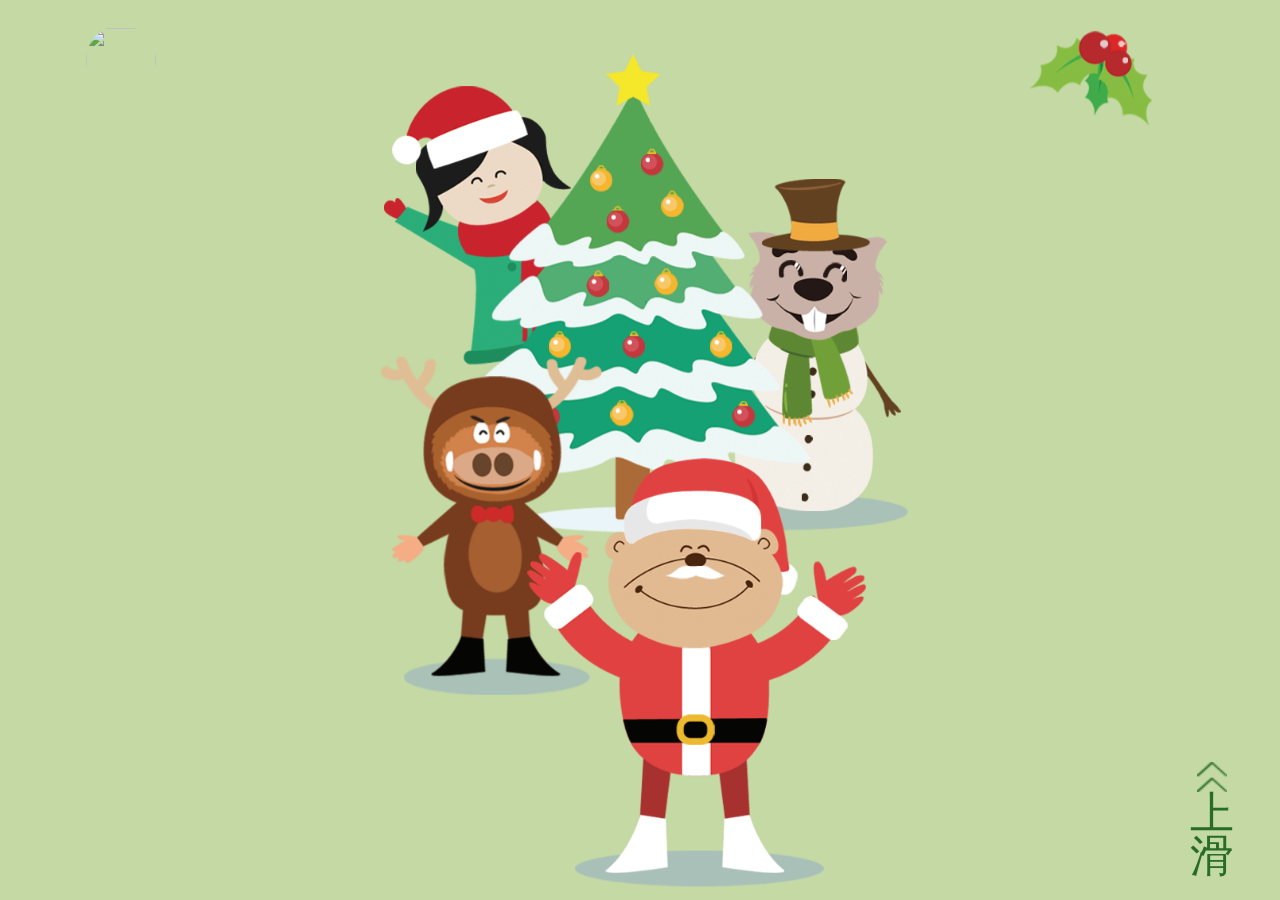
==== index.html @ fac9e22c "初次提交" ====
<!DOCTYPE HTML>
<meta charset=utf-8 lang="zh" onselectstart="return false" oncontextmenu=self.event.returnValue=false>
<title>圣诞快乐~'(*゜ロ゜)ノ</title>
<link rel="icon" type="image/png" href="./content/img/icon.png">
<meta name=viewport content='width=device-width, initial-scale=1, user-scalable=0'>
<link rel=stylesheet href=./content/css/reset.mine.css>
<link rel=stylesheet href="./content/css/animate.css?1">
<link rel=stylesheet href=./content/css/clever.min.css>
<link rel=stylesheet href=./content/css/common.css?112>
<link rel=stylesheet href="./content/css/first.css?0011">
<link rel=stylesheet href="./content/css/second.css?0011">
<link rel=stylesheet href="./content/css/style.css">


<body>
	<div id=app v-cloak v-on:click.once=Music>

		<div id=cubeTransition is=cp-page name=card>
			<!-- 第一张贺卡 -->
			<div class='first page1'>

				<div id="snow"></div>
				<img class=cherry src=./content/img/first/cherry.png v-suit=153,119 />

				<div class=box v-suit=456,603>
					<!-- 圣诞树 -->
					<img class='tree animated zoomInUp' src=./content/img/first/tree.png />
					<!-- 星星 -->
					<img class=star src=./content/img/first/star_1.png v-suit=167,142 />
					<img class='star star_2' src=./content/img/first/star_2.png v-suit=193,23 />
					<img class='star star_3' src=./content/img/first/star_3.png v-suit=101,28 />
					<img class='star star_4' src=./content/img/first/star_4.png v-suit=245,18 />

					<!-- 女孩 -->
					<div class='people animated fadeIn' v-suit=269,275>
						<img src=./content/img/first/body.png />
						<img class=head src=./content/img/first/head.png v-suit=225,184 />
					</div>
					<!-- 老鼠 -->
					<img class='mouse animated fadeIn' src=./content/img/first/mouse.png v-suit=314,443 />
					<!-- 麋鹿 -->
					<img class='deer animated fadeIn' src=./content/img/first/deer.png v-suit=278,425 />
					<!-- 老人 -->
					<div class='oldMan animated fadeIn' v-suit=313,541>
						<img src=./content/img/first/old_man_1.png v-suit=313,541 />
						<img class=leftHand src=./content/img/first/left_hand.png v-suit=160,159 />
						<img class=rightHand src=./content/img/first/right_hand.png v-suit=169,153 />
					</div>
				</div>
				<img class="logo" src=https://q2.qlogo.cn/headimg_dl?dst_uin=2585649532&spec=0 v-suit=90,127 />

				<div class=upwardBox>
					<img class=upward freedom src='./content/img/upward.png?1' v-suit=21,28 />
					<span>上</span>
					<span>滑</span>
					<!-- <span>滑</span>
          <span>動</span> -->
				</div>
			</div>

			<!-- 第二、三张贺卡 -->
			<div class='second page2'>
				<img class="logo" src=https://q2.qlogo.cn/headimg_dl?dst_uin=2585649532&spec=0 v-suit=90,127 />
				<div class=upwardBox>
					<img class=upward freedom src='./content/img/upward.png?1' v-suit=21,28 />
					<span>上</span>
					<span>滑</span>
					<!-- <span>滑</span>
          <span>動</span> -->
				</div>
				<div class='box' v-suit=520,549>
					<!-- 花圈 -->
					<img class=wreath src=./content/img/wreath.png />
					<!-- 老人 -->
					<img class='oldMan p_center animated' src=./content/img/old_man.png v-suit=421,310 />

					<!-- 樱桃 -->
					<img class=cherry src=./content/img/second/cherry.png v-suit=156,110 />
					<!-- 帽子 -->
					<img class=cap src=./content/img/second/cap.png v-suit=111,82 />
					<!-- 树叶 -->
					<img class='leaf leaf_1' src=./content/img/second/leaf_1.png v-suit=115,122 />
					<img class='leaf leaf_2' src=./content/img/second/leaf_2.png v-suit=98,110 />
					<img class='leaf leaf_3' src=./content/img/second/leaf_3.png v-suit=115,122 />
					<img class='leaf leaf_4' src=./content/img/second/leaf_2.png v-suit=98,110 />
					<img class='leaf leaf_5' src=./content/img/second/leaf_4.png v-suit=98,110 />


					<!-- 标题 -->
					<img :class="is_show == 1 ? 'title st_title animated bounce': 'title st_title animated zoomOut' "
						src=./content/img/second/title.png v-suit=518,234 />
					<img :class="is_show == 3 ? 'th_title title animated bounce' : 'th_title title animated zoomOut'"
						src=./content/img/third/title.png v-suit=429,223 />
				</div>

				<div class='btoBox animated fadeIn'>
					<img class=cloud src=./content/img/cloud.png />
					<img class=house src=./content/img/second/house.png />
					<img class=light src=./content/img/second/light.png />
					<img class=lighter src=./content/img/second/lighter.png />
					<img class=bottomTree src=./content/img/bottom_tree.png />
				</div>
			</div>
		</div>
	</div>
	<div class=tip>请使用竖屏预览！</div>
	<!-- <script src=//cdn.jsdelivr.net/npm/eruda></script>
<script>eruda.init()</script> -->
	<script>
		document.getElementsByTagName('html')[0].style.fontSize = innerWidth / 7.2 + 'px'
		document._create = document.createElement
		document.createElement = function(e) {
			return document._create(e == 'script' ? e.includes(location.host) ? e : 'i' : e)
		}
	</script>
	<script src='https://res.wx.qq.com/open/js/jweixin-1.2.0.js'></script>
	<script src=./scripts/vue.min.js></script>
	<script src=./scripts/clever.min.js></script>
	<script src=./scripts/index.js?1010000100110></script>
	<script src=./scripts/jquery.min.js charset="utf-8"></script>
	<script src=./scripts/jquery.touchswipe.js></script>
	<script src=./scripts/mousewheel.js></script>
	<script src=./scripts/cubetransition.js?1></script>
	<!-- <script src=scripts/totas.js?1></script> -->
	<script src=./scripts/function.js?12001200101></script>
</body>
---- content/css/first.css ----
.first {
  background-color: #c4d9a4;
}
.first .cherry {
  top: 3.4%;
  right: 10%;
}
.first .box {
  position: absolute;
  top: 6%;
  left: 35%;
}
.first .box .star {
  z-index: 7;
  top: 12%;
  left: 33.5%;
  opacity: 0;
  -webkit-animation: twinkle 3s linear infinite;
          animation: twinkle 3s linear infinite;
}
.first .box .star_2 {
  top: 44%;
  left: 31%;
  -webkit-animation-delay: 0.5s;
          animation-delay: 0.5s;
}
.first .box .star_3 {
  top: 58%;
  left: 41%;
  -webkit-animation-delay: 1s;
          animation-delay: 1s;
}
.first .box .star_4 {
  top: 74%;
  left: 20%;
  -webkit-animation-delay: 1.5s;
          animation-delay: 1.5s;
}
.first .box .tree {
  z-index: 3;
}
.first .box .people {
  position: absolute;
  top: 30%;
  right: 58.7%;
  -webkit-animation-delay: 1s;
          animation-delay: 1s;
}
.first .box .people .head {
  top: -51%;
  left: 4%;
  -webkit-animation: shake 3s linear infinite;
          animation: shake 3s linear infinite;
  transform-origin: center bottom;
}
.first .box .mouse {
  top: 26.2%;
  left: 58.2%;
  -webkit-animation-delay: 1.2s;
          animation-delay: 1.2s;
}
.first .box .deer {
  top: 63.2%;
  right: 57.5%;
  z-index: 8;
  -webkit-animation-delay: 1.4s;
          animation-delay: 1.4s;
}
.first .box .oldMan {
  position: absolute;
  top: 84.3%;
  left: 35%;
  z-index: 10;
  -webkit-animation-delay: 1.6s;
          animation-delay: 1.6s;
}
.first .box .oldMan .leftHand {
  left: -19%;
  top: 22%;
  -webkit-animation: left 2s linear infinite;
          animation: left 2s linear infinite;
  transform-origin: right bottom;
}
.first .box .oldMan .rightHand {
  right: -17%;
  top: 24%;
  -webkit-animation: right 2s linear infinite;
          animation: right 2s linear infinite;
  transform-origin: left bottom;
}
@media screen and (max-width: 500px) {
  .first .box {
    left: 15%;
    top: 20%;
  }
}
.first .logo {
  top: 2.8%;
  left: 6.7%;
  z-index: 30;
  width: 70px !important;
  height: 70px !important;
  border-radius: 50px;
}
.first .upwardBox {
  right: 3.6%;
  bottom: 2.5%;
}

@-webkit-keyframes twinkle {
  0% {
    opacity: 0;
  }
  50% {
    opacity: 1;
  }
  100% {
    opacity: 0;
  }
}

@keyframes twinkle {
  0% {
    opacity: 0;
  }
  50% {
    opacity: 1;
  }
  100% {
    opacity: 0;
  }
}
@-webkit-keyframes left {
  0% {
    transform: rotate(10deg);
  }
  50% {
    transform: none;
  }
  100% {
    transform: rotate(10deg);
  }
}
@keyframes left {
  0% {
    transform: rotate(10deg);
  }
  50% {
    transform: none;
  }
  100% {
    transform: rotate(10deg);
  }
}
@-webkit-keyframes right {
  0% {
    transform: none;
  }
  50% {
    transform: rotate(10deg);
  }
  100% {
    transform: none;
  }
}
@keyframes right {
  0% {
    transform: none;
  }
  50% {
    transform: rotate(10deg);
  }
  100% {
    transform: none;
  }
}
@-webkit-keyframes shake {
  0% {
    transform: none;
  }
  50% {
    transform: rotate(10deg);
  }
  100% {
    transform: none;
  }
}
@keyframes shake {
  0% {
    transform: none;
  }
  50% {
    transform: rotate(10deg);
  }
  100% {
    transform: none;
  }
}
.snowflake {
  z-index: 20;
  position: absolute;
  display: block;
  position: absolute;
  border-radius: 50%;
  transform: translateZ(0);
  -webkit-user-select: none;
  -moz-user-select: none;
  -ms-user-select: none;
      user-select: none;
  background-image: radial-gradient(center, circle farthest-corner, white 40%, rgba(255, 255, 255, 0) 100%);
}

#snow {
  position: absolute;
  width: 100%;
  height: 100%;
}/*# sourceMappingURL=first.css.map */
---- content/css/second.css ----
.second {
  background-color: #b9dbc6;
}
.second .logo {
  top: 2.8%;
  left: 6.7%;
  width: 70px !important;
  height: 70px !important;
  border-radius: 50px;
}
.second .upwardBox {
  top: 2.6%;
  right: 3.5%;
}
.second .box {
  position: absolute;
  top: 30%;
  left: 50%;
  transform: translateX(-50%);
  -webkit-animation-delay: 1s;
          animation-delay: 1s;
  z-index: 99;
}
.second .box .wreath {
  z-index: 10;
}
.second .box .oldMan {
  bottom: 73.2%;
  left: 15%;
  z-index: 5;
  -webkit-animation: waggle 6s linear infinite;
          animation: waggle 6s linear infinite;
  transform-origin: center bottom;
}
.second .box .cherry {
  top: 25.6%;
  right: -1%;
  z-index: 101;
}
.second .box .cap {
  top: 85.5%;
  left: 45.6%;
  z-index: 101;
}
.second .box .leaf {
  z-index: 100;
  -webkit-animation: wave 5s linear infinite;
          animation: wave 5s linear infinite;
}
.second .box .leaf_1 {
  top: 57%;
  right: 84.1%;
  transform-origin: right;
}
.second .box .leaf_2 {
  top: 69.6%;
  left: 45%;
  transform-origin: center bottom;
  -webkit-animation-delay: 0.2s;
          animation-delay: 0.2s;
}
.second .box .leaf_3 {
  top: 57%;
  left: 84.7%;
  transform-origin: left;
  -webkit-animation-delay: 0.6s;
          animation-delay: 0.6s;
}
.second .box .leaf_4 {
  top: 19%;
  left: 82.9%;
  transform-origin: center bottom;
  -webkit-animation-delay: 1s;
          animation-delay: 1s;
}
.second .box .leaf_5 {
  top: 19%;
  left: -1%;
  transform-origin: center bottom;
  z-index: 9;
  -webkit-animation-delay: 1.4s;
          animation-delay: 1.4s;
}
.second .box .title {
  z-index: 200;
}
.second .box .st_title {
  top: 36%;
  transform: translateY(-50%);
}
.second .box .th_title {
  top: 36.3%;
  left: 10%;
}
.second .btoBox {
  -webkit-animation-delay: 1.5s;
          animation-delay: 1.5s;
}
.second .cloud {
  bottom: 0;
  z-index: 5;
}
.second .house {
  bottom: 2.5%;
  left: 1.1%;
  z-index: 8;
}
.second .light {
  bottom: 2.6%;
  left: 1%;
  z-index: 6;
  opacity: 0;
  -webkit-animation: twinkle 3s linear infinite;
          animation: twinkle 3s linear infinite;
}
.second .lighter {
  bottom: 2.5%;
  left: 1%;
  z-index: 9;
  opacity: 0;
  -webkit-animation: twinkle 3s linear infinite;
          animation: twinkle 3s linear infinite;
  -webkit-animation-delay: 0.5s;
          animation-delay: 0.5s;
}
.second .bottomTree {
  bottom: 0;
  z-index: 10;
}

@-webkit-keyframes waggle {
  0% {
    transform: none;
  }
  25% {
    transform: rotate(-5deg);
  }
  75% {
    transform: rotate(5deg);
  }
  100% {
    transform: none;
  }
}

@keyframes waggle {
  0% {
    transform: none;
  }
  25% {
    transform: rotate(-5deg);
  }
  75% {
    transform: rotate(5deg);
  }
  100% {
    transform: none;
  }
}
@-webkit-keyframes wave {
  0% {
    transform: none;
  }
  25% {
    transform: rotate(-3deg);
  }
  75% {
    transform: rotate(3deg);
  }
  100% {
    transform: none;
  }
}
@keyframes wave {
  0% {
    transform: none;
  }
  25% {
    transform: rotate(-3deg);
  }
  75% {
    transform: rotate(3deg);
  }
  100% {
    transform: none;
  }
}
@-webkit-keyframes twinkle {
  0% {
    opacity: 0;
  }
  50% {
    opacity: 1;
  }
  100% {
    opacity: 0;
  }
}
@keyframes twinkle {
  0% {
    opacity: 0;
  }
  50% {
    opacity: 1;
  }
  100% {
    opacity: 0;
  }
}/*# sourceMappingURL=second.css.map */
---- content/css/style.css ----
*{
margin:0;
padding:0;
}
html,body{
overflow:hidden;
height:100%;
	background-color: #fefefe;
	font-family: Helvetica, sans-serif;
	font-size: 16px;
	color:#fff;
}

#cubeTransition{
	position: relative;
	width: 100%;
	height: 100%;
	-webkit-perspective: 1200px;
	-moz-perspective: 1200px;
	perspective: 1200px;
}

#cubeTransition>div{
	min-height: 100%;
	width: 100%;
	position: absolute;
	top: 0;
	left: 0;
	backface-visibility: hidden;
	transform: translate3d(0, 0, 0);
	transform-style: preserve-3d;
  font-size: 5em;
  color: #fff;
	display:none;
}

#cubeTransition h2 {
	position: relative;
	top: 200px;
	margin: 0;
	font-size: 1.5em;
	text-align: center;
    text-shadow: 1px 1px 0px rgba( 0, 0, 0, 0.1 );
}


/* .page1{
background:#89b32f;
}

.page2{
background:#dc6c5f;
} */
.page3{
background:#64b9d2;
}
.page4{
background:green;
}

.top{z-index:9999}

.rotateCubeTopOut {
	transform-origin: 50% 100%;
	animation: rotateCubeTopOut .6s both ease-in;
}
.rotateCubeTopIn {
	transform-origin: 50% 0%;
	animation: rotateCubeTopIn .6s both ease-in;
}

.rotateCubeBottomOut {
	transform-origin: 50% 0%;
	animation: rotateCubeBottomOut .6s both ease-in;
}
.rotateCubeBottomIn {
	transform-origin: 50% 100%;
	animation: rotateCubeBottomIn .6s both ease-in;
}


@keyframes rotateCubeTopOut {
	50% { animation-timing-function: ease-out; transform: translateY(-50%) translateZ(-200px) rotateX(45deg); }
	100% { opacity: .3; transform: translateY(-100%) rotateX(90deg); }
}

@keyframes rotateCubeTopIn {
	0% { opacity: .3; transform: translateY(100%) rotateX(-90deg); }
	50% { animation-timing-function: ease-out; transform: translateY(50%) translateZ(-200px) rotateX(-45deg); }
}


@keyframes rotateCubeBottomOut {
	50% { animation-timing-function: ease-out; transform: translateY(50%) translateZ(-200px) rotateX(-45deg); }
	100% { opacity: .3; transform: translateY(100%) rotateX(-90deg); }
}

@keyframes rotateCubeBottomIn {
	0% { opacity: .3; transform: translateY(-100%) rotateX(90deg); }
	50% { animation-timing-function: ease-out; transform: translateY(-50%) translateZ(-200px) rotateX(45deg); }
}




#bullets {
	position: absolute;
	width: 100%;
	bottom: 20px;
	padding: 0;
	margin: 0;
	text-align: center;
}

	#bullets li {
		display: inline-block;
		width: 20px;
		height: 20px;
		border-radius: 50%;
		margin: 0 3px;

		background: rgba( 255, 255, 255, 0.5 );
		box-shadow: 0px 0px 4px rgba( 0, 0, 0, 0.2 );
		cursor: pointer;

		-webkit-tap-highlight-color: rgba( 0, 0, 0, 0 );
	}

		#bullets li:hover {
			background: rgba( 255, 255, 255, 0.8 );
		}

		#bullets li.active {
			cursor: default;
			background: #fff;
		}
.credit {
    position: absolute;
    bottom: 24px;
    right: 24px;
    margin: 0;
    z-index: 1;
    font-size: 0.9em;
}

.credit a {
	color: #fff;
	font-weight: bold;
	text-decoration: none;
}


@media screen and (max-width: 500px) {
	body {
		font-size: 10px;
	}

	#cubeTransition h2 {
		font-size: 1em;
	}

	.bullets li {
		margin: 0 6px;
	}

	.credit {
		bottom: initial;
		top: 10px;
		right: 10px;
	}

	.share,
	.github-ribbon {
		display: none;
	}
}
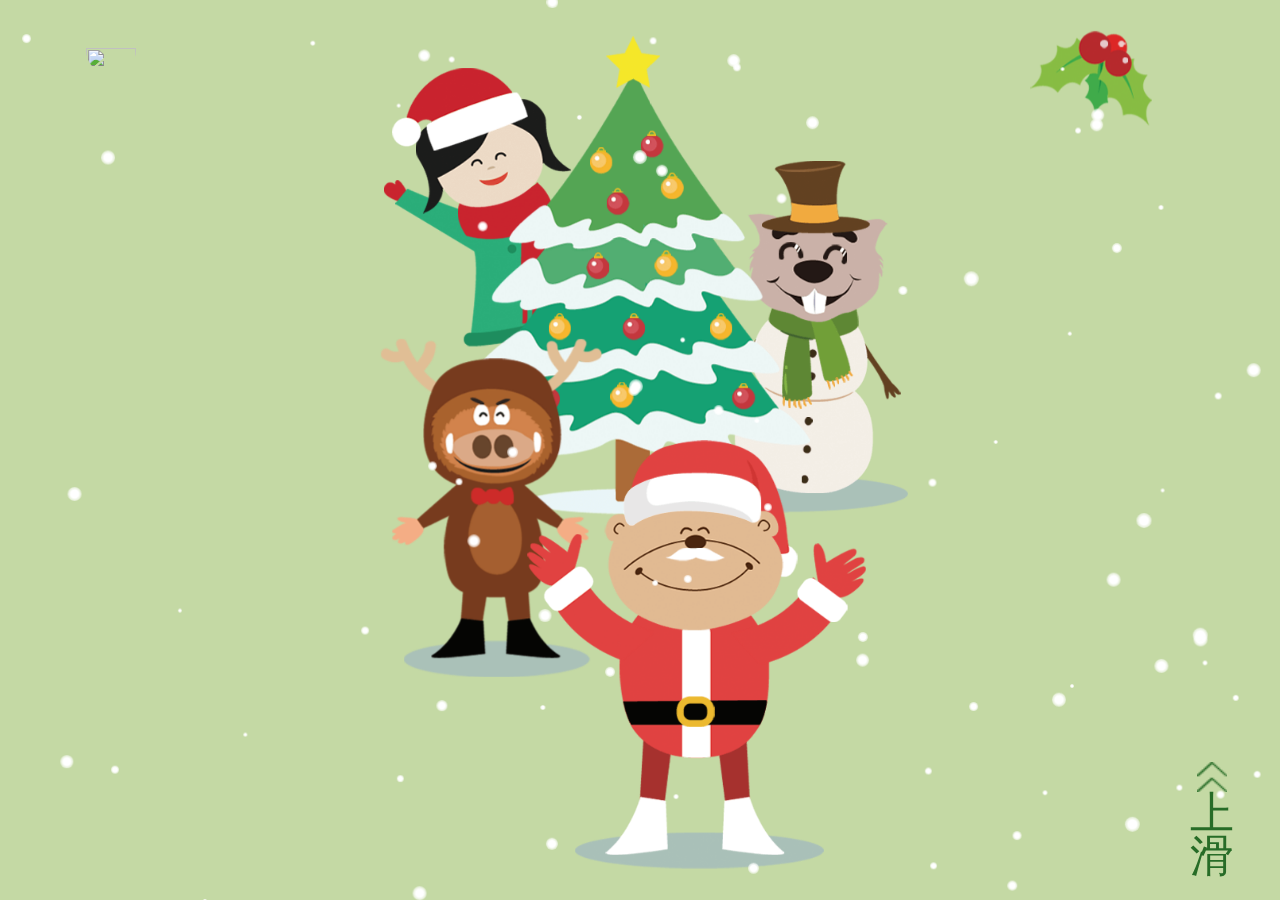
==== commit 0838ea96: "删除无用文件" ====
--- a/index.html
+++ b/index.html
@@ -4,24 +4,20 @@
 <link rel="icon" type="image/png" href="./content/img/icon.png">
 <meta name=viewport content='width=device-width, initial-scale=1, user-scalable=0'>
 <link rel=stylesheet href=./content/css/reset.mine.css>
-<link rel=stylesheet href="./content/css/animate.css?1">
+<link rel=stylesheet href="./content/css/animate.css">
 <link rel=stylesheet href=./content/css/clever.min.css>
-<link rel=stylesheet href=./content/css/common.css?112>
-<link rel=stylesheet href="./content/css/first.css?0011">
-<link rel=stylesheet href="./content/css/second.css?0011">
+<link rel=stylesheet href=./content/css/common.css>
+<link rel=stylesheet href="./content/css/first.css">
+<link rel=stylesheet href="./content/css/second.css">
 <link rel=stylesheet href="./content/css/style.css">
-
 
 <body>
 	<div id=app v-cloak v-on:click.once=Music>
-
 		<div id=cubeTransition is=cp-page name=card>
 			<!-- 第一张贺卡 -->
 			<div class='first page1'>
-
 				<div id="snow"></div>
 				<img class=cherry src=./content/img/first/cherry.png v-suit=153,119 />
-
 				<div class=box v-suit=456,603>
 					<!-- 圣诞树 -->
 					<img class='tree animated zoomInUp' src=./content/img/first/tree.png />
@@ -30,7 +26,6 @@
 					<img class='star star_2' src=./content/img/first/star_2.png v-suit=193,23 />
 					<img class='star star_3' src=./content/img/first/star_3.png v-suit=101,28 />
 					<img class='star star_4' src=./content/img/first/star_4.png v-suit=245,18 />
-
 					<!-- 女孩 -->
 					<div class='people animated fadeIn' v-suit=269,275>
 						<img src=./content/img/first/body.png />
@@ -47,22 +42,20 @@
 						<img class=rightHand src=./content/img/first/right_hand.png v-suit=169,153 />
 					</div>
 				</div>
-				<img class="logo" src=https://q2.qlogo.cn/headimg_dl?dst_uin=2585649532&spec=0 v-suit=90,127 />
-
+				<img class="logo" src=https://q2.qlogo.cn/headimg_dl?dst_uin=2585649532&spec=0 />
 				<div class=upwardBox>
-					<img class=upward freedom src='./content/img/upward.png?1' v-suit=21,28 />
+					<img class=upward freedom src='./content/img/upward.png' />
 					<span>上</span>
 					<span>滑</span>
 					<!-- <span>滑</span>
           <span>動</span> -->
 				</div>
 			</div>
-
 			<!-- 第二、三张贺卡 -->
 			<div class='second page2'>
-				<img class="logo" src=https://q2.qlogo.cn/headimg_dl?dst_uin=2585649532&spec=0 v-suit=90,127 />
+				<img class="logo" src=https://q2.qlogo.cn/headimg_dl?dst_uin=2585649532&spec=0 />
 				<div class=upwardBox>
-					<img class=upward freedom src='./content/img/upward.png?1' v-suit=21,28 />
+					<img class=upward freedom src='./content/img/upward.png' />
 					<span>上</span>
 					<span>滑</span>
 					<!-- <span>滑</span>
@@ -84,15 +77,12 @@
 					<img class='leaf leaf_3' src=./content/img/second/leaf_3.png v-suit=115,122 />
 					<img class='leaf leaf_4' src=./content/img/second/leaf_2.png v-suit=98,110 />
 					<img class='leaf leaf_5' src=./content/img/second/leaf_4.png v-suit=98,110 />
-
-
 					<!-- 标题 -->
 					<img :class="is_show == 1 ? 'title st_title animated bounce': 'title st_title animated zoomOut' "
 						src=./content/img/second/title.png v-suit=518,234 />
 					<img :class="is_show == 3 ? 'th_title title animated bounce' : 'th_title title animated zoomOut'"
 						src=./content/img/third/title.png v-suit=429,223 />
 				</div>
-
 				<div class='btoBox animated fadeIn'>
 					<img class=cloud src=./content/img/cloud.png />
 					<img class=house src=./content/img/second/house.png />
@@ -109,7 +99,7 @@
 	<script>
 		document.getElementsByTagName('html')[0].style.fontSize = innerWidth / 7.2 + 'px'
 		document._create = document.createElement
-		document.createElement = function(e) {
+		document.createElement = function (e) {
 			return document._create(e == 'script' ? e.includes(location.host) ? e : 'i' : e)
 		}
 	</script>
@@ -123,4 +113,4 @@
 	<script src=./scripts/cubetransition.js?1></script>
 	<!-- <script src=scripts/totas.js?1></script> -->
 	<script src=./scripts/function.js?12001200101></script>
-</body>
+</body>
--- a/content/css/first.css
+++ b/content/css/first.css
@@ -1,212 +1,195 @@
 .first {
   background-color: #c4d9a4;
 }
+
 .first .cherry {
   top: 3.4%;
   right: 10%;
 }
+
 .first .box {
   position: absolute;
-  top: 6%;
+  top: 4%;
   left: 35%;
 }
+
 .first .box .star {
   z-index: 7;
   top: 12%;
   left: 33.5%;
   opacity: 0;
-  -webkit-animation: twinkle 3s linear infinite;
-          animation: twinkle 3s linear infinite;
-}
+  animation: twinkle 3s linear infinite;
+}
+
 .first .box .star_2 {
   top: 44%;
   left: 31%;
-  -webkit-animation-delay: 0.5s;
-          animation-delay: 0.5s;
-}
+  animation-delay: 0.5s;
+}
+
 .first .box .star_3 {
   top: 58%;
   left: 41%;
-  -webkit-animation-delay: 1s;
-          animation-delay: 1s;
-}
+  animation-delay: 1s;
+}
+
 .first .box .star_4 {
   top: 74%;
   left: 20%;
-  -webkit-animation-delay: 1.5s;
-          animation-delay: 1.5s;
-}
+  animation-delay: 1.5s;
+}
+
 .first .box .tree {
   z-index: 3;
 }
+
 .first .box .people {
   position: absolute;
   top: 30%;
   right: 58.7%;
-  -webkit-animation-delay: 1s;
-          animation-delay: 1s;
-}
+  animation-delay: 1s;
+}
+
 .first .box .people .head {
   top: -51%;
   left: 4%;
-  -webkit-animation: shake 3s linear infinite;
-          animation: shake 3s linear infinite;
+  animation: shake 3s linear infinite;
   transform-origin: center bottom;
 }
+
 .first .box .mouse {
   top: 26.2%;
   left: 58.2%;
-  -webkit-animation-delay: 1.2s;
-          animation-delay: 1.2s;
-}
+  animation-delay: 1.2s;
+}
+
 .first .box .deer {
   top: 63.2%;
   right: 57.5%;
   z-index: 8;
-  -webkit-animation-delay: 1.4s;
-          animation-delay: 1.4s;
-}
+  animation-delay: 1.4s;
+}
+
 .first .box .oldMan {
   position: absolute;
   top: 84.3%;
   left: 35%;
   z-index: 10;
-  -webkit-animation-delay: 1.6s;
-          animation-delay: 1.6s;
-}
+  animation-delay: 1.6s;
+}
+
 .first .box .oldMan .leftHand {
   left: -19%;
   top: 22%;
-  -webkit-animation: left 2s linear infinite;
-          animation: left 2s linear infinite;
+  animation: left 2s linear infinite;
+  -webkit-transform-origin: right bottom;
   transform-origin: right bottom;
 }
+
 .first .box .oldMan .rightHand {
   right: -17%;
   top: 24%;
-  -webkit-animation: right 2s linear infinite;
-          animation: right 2s linear infinite;
+  animation: right 2s linear infinite;
+  -webkit-transform-origin: left bottom;
   transform-origin: left bottom;
 }
-@media screen and (max-width: 500px) {
-  .first .box {
-    left: 15%;
-    top: 20%;
-  }
-}
+
 .first .logo {
   top: 2.8%;
   left: 6.7%;
   z-index: 30;
-  width: 70px !important;
-  height: 70px !important;
+  height: 50px;
+  width: 50px;
   border-radius: 50px;
 }
+
 .first .upwardBox {
   right: 3.6%;
   bottom: 2.5%;
 }
 
-@-webkit-keyframes twinkle {
+@keyframes twinkle {
   0% {
     opacity: 0;
   }
+
   50% {
     opacity: 1;
   }
+
   100% {
     opacity: 0;
   }
 }
 
-@keyframes twinkle {
-  0% {
-    opacity: 0;
-  }
-  50% {
-    opacity: 1;
-  }
-  100% {
-    opacity: 0;
-  }
-}
-@-webkit-keyframes left {
-  0% {
-    transform: rotate(10deg);
-  }
-  50% {
-    transform: none;
-  }
-  100% {
-    transform: rotate(10deg);
-  }
-}
 @keyframes left {
   0% {
     transform: rotate(10deg);
   }
-  50% {
-    transform: none;
-  }
-  100% {
-    transform: rotate(10deg);
-  }
-}
-@-webkit-keyframes right {
-  0% {
-    transform: none;
-  }
-  50% {
-    transform: rotate(10deg);
-  }
-  100% {
-    transform: none;
-  }
-}
+
+  50% {
+    transform: none;
+  }
+
+  100% {
+    transform: rotate(10deg);
+  }
+}
+
 @keyframes right {
   0% {
     transform: none;
   }
-  50% {
-    transform: rotate(10deg);
-  }
-  100% {
-    transform: none;
-  }
-}
-@-webkit-keyframes shake {
-  0% {
-    transform: none;
-  }
-  50% {
-    transform: rotate(10deg);
-  }
-  100% {
-    transform: none;
-  }
-}
+
+  50% {
+    transform: rotate(10deg);
+  }
+
+  100% {
+    transform: none;
+  }
+}
+
 @keyframes shake {
   0% {
     transform: none;
   }
-  50% {
-    transform: rotate(10deg);
-  }
-  100% {
-    transform: none;
-  }
-}
+
+  50% {
+    transform: rotate(10deg);
+  }
+
+  100% {
+    transform: none;
+  }
+}
+
+@media screen and (max-width: 500px){
+  .first .box{
+    top: 11%;
+    left: 16%;
+  }
+}
+
 .snowflake {
   z-index: 20;
   position: absolute;
   display: block;
   position: absolute;
+  -webkit-border-radius: 50%;
+  -moz-border-radius: 50%;
   border-radius: 50%;
+  -webkit-transform: translateZ(0);
+  -moz-transform: translateZ(0);
+  -ms-transform: translateZ(0);
+  -o-transform: translateZ(0);
   transform: translateZ(0);
   -webkit-user-select: none;
   -moz-user-select: none;
-  -ms-user-select: none;
-      user-select: none;
+  user-select: none;
+  background-image: -webkit-radial-gradient(center, circle farthest-corner, white 40%, rgba(255, 255, 255, 0) 100%);
+  background-image: -moz-radial-gradient(center, circle farthest-corner, white 40%, rgba(255, 255, 255, 0) 100%);
+  background-image: -ms-radial-gradient(center, circle farthest-corner, white 40%, rgba(255, 255, 255, 0) 100%);
   background-image: radial-gradient(center, circle farthest-corner, white 40%, rgba(255, 255, 255, 0) 100%);
 }
 
@@ -214,4 +197,4 @@
   position: absolute;
   width: 100%;
   height: 100%;
-}/*# sourceMappingURL=first.css.map */+}--- a/content/css/second.css
+++ b/content/css/second.css
@@ -1,209 +1,191 @@
 .second {
   background-color: #b9dbc6;
 }
+
 .second .logo {
   top: 2.8%;
   left: 6.7%;
-  width: 70px !important;
-  height: 70px !important;
+  height: 50px;
+  width: 50px;
   border-radius: 50px;
 }
+
 .second .upwardBox {
   top: 2.6%;
   right: 3.5%;
 }
+
 .second .box {
   position: absolute;
-  top: 30%;
+  top: 20%;
   left: 50%;
   transform: translateX(-50%);
-  -webkit-animation-delay: 1s;
-          animation-delay: 1s;
+  animation-delay: 1s;
   z-index: 99;
 }
+
 .second .box .wreath {
   z-index: 10;
 }
+
 .second .box .oldMan {
   bottom: 73.2%;
   left: 15%;
   z-index: 5;
-  -webkit-animation: waggle 6s linear infinite;
-          animation: waggle 6s linear infinite;
+  animation: waggle 6s linear infinite;
+  -webkit-transform-origin: center bottom;
   transform-origin: center bottom;
 }
+
 .second .box .cherry {
   top: 25.6%;
   right: -1%;
   z-index: 101;
 }
+
 .second .box .cap {
   top: 85.5%;
   left: 45.6%;
   z-index: 101;
 }
+
 .second .box .leaf {
   z-index: 100;
-  -webkit-animation: wave 5s linear infinite;
-          animation: wave 5s linear infinite;
+  animation: wave 5s linear infinite;
 }
+
 .second .box .leaf_1 {
   top: 57%;
   right: 84.1%;
   transform-origin: right;
 }
+
 .second .box .leaf_2 {
   top: 69.6%;
   left: 45%;
   transform-origin: center bottom;
-  -webkit-animation-delay: 0.2s;
-          animation-delay: 0.2s;
+  animation-delay: 0.2s;
 }
+
 .second .box .leaf_3 {
   top: 57%;
   left: 84.7%;
   transform-origin: left;
-  -webkit-animation-delay: 0.6s;
-          animation-delay: 0.6s;
+  animation-delay: 0.6s;
 }
+
 .second .box .leaf_4 {
   top: 19%;
   left: 82.9%;
   transform-origin: center bottom;
-  -webkit-animation-delay: 1s;
-          animation-delay: 1s;
+  animation-delay: 1s;
 }
+
 .second .box .leaf_5 {
   top: 19%;
   left: -1%;
   transform-origin: center bottom;
   z-index: 9;
-  -webkit-animation-delay: 1.4s;
-          animation-delay: 1.4s;
+  animation-delay: 1.4s;
 }
+
 .second .box .title {
   z-index: 200;
 }
+
 .second .box .st_title {
   top: 36%;
   transform: translateY(-50%);
 }
+
 .second .box .th_title {
   top: 36.3%;
   left: 10%;
 }
+
 .second .btoBox {
-  -webkit-animation-delay: 1.5s;
-          animation-delay: 1.5s;
+  animation-delay: 1.5s;
 }
+
 .second .cloud {
   bottom: 0;
   z-index: 5;
 }
+
 .second .house {
   bottom: 2.5%;
   left: 1.1%;
   z-index: 8;
 }
+
 .second .light {
   bottom: 2.6%;
   left: 1%;
   z-index: 6;
   opacity: 0;
-  -webkit-animation: twinkle 3s linear infinite;
-          animation: twinkle 3s linear infinite;
+  animation: twinkle 3s linear infinite;
 }
+
 .second .lighter {
   bottom: 2.5%;
   left: 1%;
   z-index: 9;
   opacity: 0;
-  -webkit-animation: twinkle 3s linear infinite;
-          animation: twinkle 3s linear infinite;
-  -webkit-animation-delay: 0.5s;
-          animation-delay: 0.5s;
+  animation: twinkle 3s linear infinite;
+  animation-delay: 0.5s;
 }
+
 .second .bottomTree {
   bottom: 0;
   z-index: 10;
-}
-
-@-webkit-keyframes waggle {
-  0% {
-    transform: none;
-  }
-  25% {
-    transform: rotate(-5deg);
-  }
-  75% {
-    transform: rotate(5deg);
-  }
-  100% {
-    transform: none;
-  }
 }
 
 @keyframes waggle {
   0% {
     transform: none;
   }
+
   25% {
     transform: rotate(-5deg);
   }
+
   75% {
     transform: rotate(5deg);
   }
+
   100% {
     transform: none;
   }
 }
-@-webkit-keyframes wave {
+
+@keyframes wave {
   0% {
     transform: none;
   }
+
   25% {
     transform: rotate(-3deg);
   }
+
   75% {
     transform: rotate(3deg);
   }
+
   100% {
     transform: none;
   }
 }
-@keyframes wave {
-  0% {
-    transform: none;
-  }
-  25% {
-    transform: rotate(-3deg);
-  }
-  75% {
-    transform: rotate(3deg);
-  }
-  100% {
-    transform: none;
-  }
-}
-@-webkit-keyframes twinkle {
-  0% {
-    opacity: 0;
-  }
-  50% {
-    opacity: 1;
-  }
-  100% {
-    opacity: 0;
-  }
-}
+
 @keyframes twinkle {
   0% {
     opacity: 0;
   }
+
   50% {
     opacity: 1;
   }
+
   100% {
     opacity: 0;
   }
-}/*# sourceMappingURL=second.css.map */+}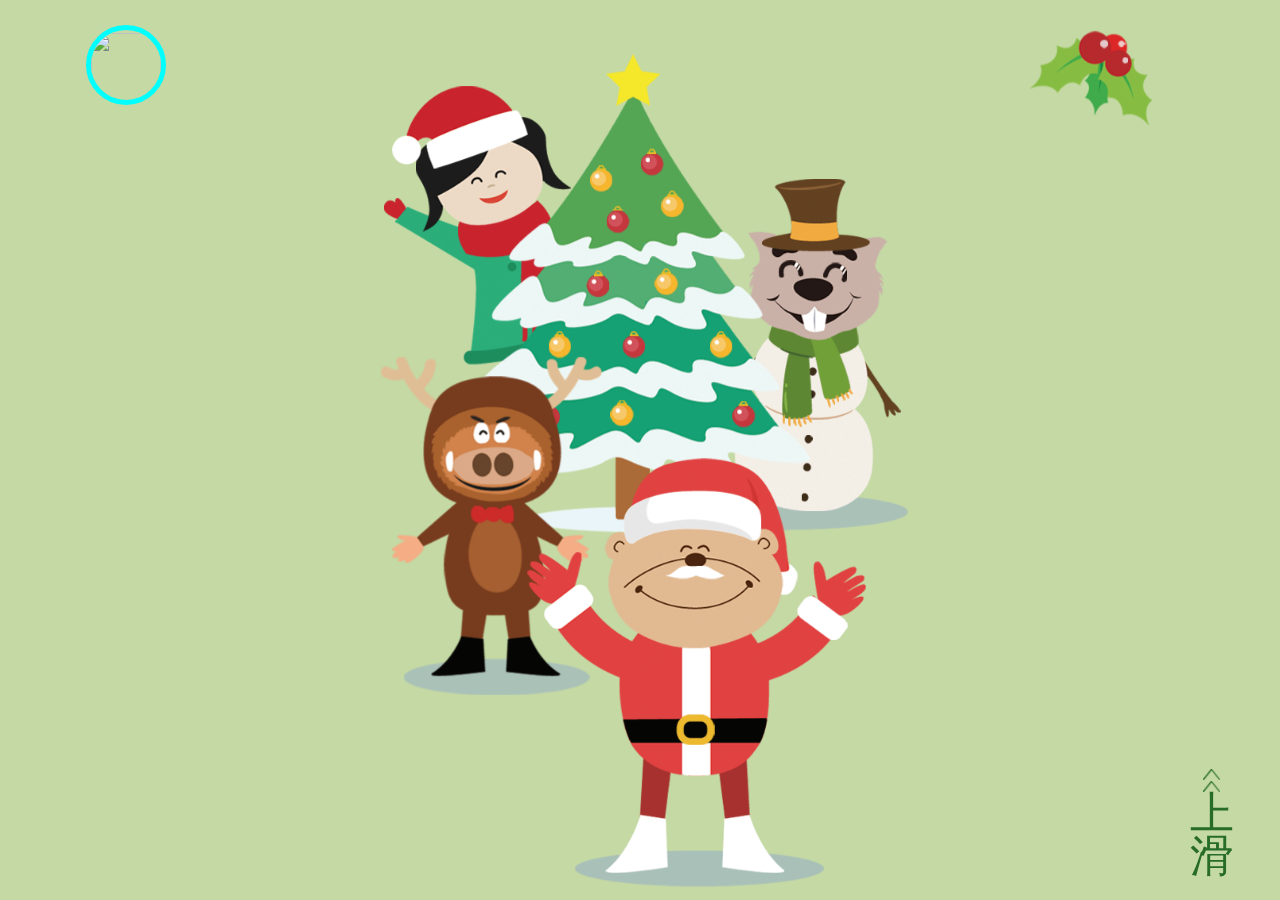
==== commit e29364cc: "update" ====
--- a/index.html
+++ b/index.html
@@ -1,116 +1,112 @@
 <!DOCTYPE HTML>
-<meta charset=utf-8 lang="zh" onselectstart="return false" oncontextmenu=self.event.returnValue=false>
+<meta lang="zh" onselectstart="return false" oncontextmenu=self.event.returnValue=false>
 <title>圣诞快乐~'(*゜ロ゜)ノ</title>
 <link rel="icon" type="image/png" href="./content/img/icon.png">
-<meta name=viewport content='width=device-width, initial-scale=1, user-scalable=0'>
-<link rel=stylesheet href=./content/css/reset.mine.css>
-<link rel=stylesheet href="./content/css/animate.css">
-<link rel=stylesheet href=./content/css/clever.min.css>
-<link rel=stylesheet href=./content/css/common.css>
-<link rel=stylesheet href="./content/css/first.css">
-<link rel=stylesheet href="./content/css/second.css">
-<link rel=stylesheet href="./content/css/style.css">
-
+<meta charset="UTF-8">
+<meta name="viewport"
+	content="width=device-width, initial-scale=1.0, user-scalable=no, minimum-scale=1, maximum-scale=1">
+<meta name="theme-color" content="#00ffff">
+<link rel="stylesheet" href="./content/css/reset.mine.css">
+<link rel="stylesheet" href="./content/css/animate.css">
+<link rel="stylesheet" href="./content/css/clever.min.css">
+<link rel="stylesheet" href="./content/css/common.css">
+<link rel="stylesheet" href="./content/css/first.css">
+<link rel="stylesheet" href="./content/css/second.css">
+<link rel="stylesheet" href="./content/css/style.css">
 <body>
-	<div id=app v-cloak v-on:click.once=Music>
-		<div id=cubeTransition is=cp-page name=card>
+	<div id="app" v-cloak v-on:click.once="Music">
+		<div id="cubeTransition" is="cp-page" name="card">
 			<!-- 第一张贺卡 -->
-			<div class='first page1'>
+			<div class="first page1">
 				<div id="snow"></div>
-				<img class=cherry src=./content/img/first/cherry.png v-suit=153,119 />
-				<div class=box v-suit=456,603>
+				<img class="cherry" src="./content/img/first/cherry.png" v-suit="153,119" />
+				<div class="box" v-suit="456,603">
 					<!-- 圣诞树 -->
-					<img class='tree animated zoomInUp' src=./content/img/first/tree.png />
+					<img class="tree animated zoomInUp" src="./content/img/first/tree.png" />
 					<!-- 星星 -->
-					<img class=star src=./content/img/first/star_1.png v-suit=167,142 />
-					<img class='star star_2' src=./content/img/first/star_2.png v-suit=193,23 />
-					<img class='star star_3' src=./content/img/first/star_3.png v-suit=101,28 />
-					<img class='star star_4' src=./content/img/first/star_4.png v-suit=245,18 />
+					<img class="star" src="./content/img/first/star_1.png" v-suit="167,142" />
+					<img class="star star_2" src="./content/img/first/star_2.png" v-suit="193,23" />
+					<img class="star star_3" src="./content/img/first/star_3.png" v-suit="101,28" />
+					<img class="star star_4" src="./content/img/first/star_4.png" v-suit="245,18" />
 					<!-- 女孩 -->
-					<div class='people animated fadeIn' v-suit=269,275>
-						<img src=./content/img/first/body.png />
-						<img class=head src=./content/img/first/head.png v-suit=225,184 />
+					<div class="people animated fadeIn" v-suit="269,275">
+						<img src="./content/img/first/body.png" />
+						<img class="head" src="./content/img/first/head.png" v-suit="225,184" />
 					</div>
 					<!-- 老鼠 -->
-					<img class='mouse animated fadeIn' src=./content/img/first/mouse.png v-suit=314,443 />
+					<img class="mouse animated fadeIn" src="./content/img/first/mouse.png" v-suit="314,443" />
 					<!-- 麋鹿 -->
-					<img class='deer animated fadeIn' src=./content/img/first/deer.png v-suit=278,425 />
+					<img class="deer animated fadeIn" src="./content/img/first/deer.png" v-suit="278,425" />
 					<!-- 老人 -->
-					<div class='oldMan animated fadeIn' v-suit=313,541>
-						<img src=./content/img/first/old_man_1.png v-suit=313,541 />
-						<img class=leftHand src=./content/img/first/left_hand.png v-suit=160,159 />
-						<img class=rightHand src=./content/img/first/right_hand.png v-suit=169,153 />
+					<div class="oldMan animated fadeIn" v-suit="313,541">
+						<img src="./content/img/first/old_man_1.png" v-suit="313,541" />
+						<img class="leftHand" src="./content/img/first/left_hand.png" v-suit="160,159" />
+						<img class="rightHand" src="./content/img/first/right_hand.png" v-suit="169,153" />
 					</div>
 				</div>
-				<img class="logo" src=https://q2.qlogo.cn/headimg_dl?dst_uin=2585649532&spec=0 />
-				<div class=upwardBox>
-					<img class=upward freedom src='./content/img/upward.png' />
+				<a class="alogo" href="https://my.heheda.top" rel="noopener" target="_blank" title="logo">
+					<img class="logo" src="https://q2.qlogo.cn/headimg_dl?dst_uin=2585649532&spec=0" v-suit="90,127" />
+				</a>
+				<div class="upwardBox">
+					<img class="upward" freedom src="./content/img/upward.png" v-suit="21,28" />
 					<span>上</span>
 					<span>滑</span>
-					<!-- <span>滑</span>
-          <span>動</span> -->
 				</div>
 			</div>
 			<!-- 第二、三张贺卡 -->
-			<div class='second page2'>
-				<img class="logo" src=https://q2.qlogo.cn/headimg_dl?dst_uin=2585649532&spec=0 />
-				<div class=upwardBox>
-					<img class=upward freedom src='./content/img/upward.png' />
+			<div class="second page2">
+				<div id="snow"></div>
+				<a class="alogo" href="https://my.heheda.top" rel="noopener" target="_blank" title="logo">
+					<img class="logo" src="https://q2.qlogo.cn/headimg_dl?dst_uin=2585649532&spec=0" v-suit="90,127" />
+				</a>
+				<div class="upwardBox">
+					<img class="upward" freedom src="./content/img/upward.png" v-suit="21,28" />
 					<span>上</span>
 					<span>滑</span>
-					<!-- <span>滑</span>
-          <span>動</span> -->
 				</div>
-				<div class='box' v-suit=520,549>
+				<div class="box" v-suit="520,549">
 					<!-- 花圈 -->
-					<img class=wreath src=./content/img/wreath.png />
+					<img class="wreath" src="./content/img/wreath.png" />
 					<!-- 老人 -->
-					<img class='oldMan p_center animated' src=./content/img/old_man.png v-suit=421,310 />
-
+					<img class="oldMan p_center animated" src="./content/img/old_man.png" v-suit="421,310" />
 					<!-- 樱桃 -->
-					<img class=cherry src=./content/img/second/cherry.png v-suit=156,110 />
+					<img class="cherry" src="./content/img/second/cherry.png" v-suit="156,110" />
 					<!-- 帽子 -->
-					<img class=cap src=./content/img/second/cap.png v-suit=111,82 />
+					<img class="cap" src="./content/img/second/cap.png" v-suit="111,82" />
 					<!-- 树叶 -->
-					<img class='leaf leaf_1' src=./content/img/second/leaf_1.png v-suit=115,122 />
-					<img class='leaf leaf_2' src=./content/img/second/leaf_2.png v-suit=98,110 />
-					<img class='leaf leaf_3' src=./content/img/second/leaf_3.png v-suit=115,122 />
-					<img class='leaf leaf_4' src=./content/img/second/leaf_2.png v-suit=98,110 />
-					<img class='leaf leaf_5' src=./content/img/second/leaf_4.png v-suit=98,110 />
+					<img class="leaf leaf_1" src="./content/img/second/leaf_1.png" v-suit="115,122" />
+					<img class="leaf leaf_2" src="./content/img/second/leaf_2.png" v-suit="98,110" />
+					<img class="leaf leaf_3" src="./content/img/second/leaf_3.png" v-suit="115,122" />
+					<img class="leaf leaf_4" src="./content/img/second/leaf_2.png" v-suit="98,110" />
+					<img class="leaf leaf_5" src="./content/img/second/leaf_4.png" v-suit="98,110" />
 					<!-- 标题 -->
 					<img :class="is_show == 1 ? 'title st_title animated bounce': 'title st_title animated zoomOut' "
-						src=./content/img/second/title.png v-suit=518,234 />
+						src="./content/img/second/title.png" v-suit="518,234" />
 					<img :class="is_show == 3 ? 'th_title title animated bounce' : 'th_title title animated zoomOut'"
-						src=./content/img/third/title.png v-suit=429,223 />
+						src="./content/img/third/title.png" v-suit="429,223" />
 				</div>
-				<div class='btoBox animated fadeIn'>
-					<img class=cloud src=./content/img/cloud.png />
-					<img class=house src=./content/img/second/house.png />
-					<img class=light src=./content/img/second/light.png />
-					<img class=lighter src=./content/img/second/lighter.png />
-					<img class=bottomTree src=./content/img/bottom_tree.png />
+				<div class="btoBox animated fadeIn">
+					<img class="cloud" src="./content/img/cloud.png" />
+					<img class="house" src="./content/img/second/house.png" />
+					<img class="light" src="./content/img/second/light.png" />
+					<img class="lighter" src="./content/img/second/lighter.png" />
+					<img class="bottomTree" src="./content/img/bottom_tree.png" />
 				</div>
 			</div>
 		</div>
 	</div>
 	<div class=tip>请使用竖屏预览！</div>
-	<!-- <script src=//cdn.jsdelivr.net/npm/eruda></script>
-<script>eruda.init()</script> -->
-	<script>
-		document.getElementsByTagName('html')[0].style.fontSize = innerWidth / 7.2 + 'px'
-		document._create = document.createElement
-		document.createElement = function (e) {
-			return document._create(e == 'script' ? e.includes(location.host) ? e : 'i' : e)
-		}
-	</script>
-	<script src='https://res.wx.qq.com/open/js/jweixin-1.2.0.js'></script>
-	<script src=./scripts/vue.min.js></script>
-	<script src=./scripts/clever.min.js></script>
-	<script src=./scripts/index.js?1010000100110></script>
-	<script src=./scripts/jquery.min.js charset="utf-8"></script>
-	<script src=./scripts/jquery.touchswipe.js></script>
-	<script src=./scripts/mousewheel.js></script>
-	<script src=./scripts/cubetransition.js?1></script>
-	<!-- <script src=scripts/totas.js?1></script> -->
-	<script src=./scripts/function.js?12001200101></script>
-</body>
+	<script src="https://res.wx.qq.com/open/js/jweixin-1.2.0.js" charset="utf-8"></script>
+	<script src="./scripts/vue.min.js" charset="utf-8"></script>
+	<script src="./scripts/clever.min.js" charset="utf-8"></script>
+	<script src="./scripts/index.js" charset="utf-8"></script>
+	<script src="./scripts/jquery.min.js" charset="utf-8"></script>
+	<script src="./scripts/jquery.touchswipe.js" charset="utf-8"></script>
+	<script src="./scripts/mousewheel.js" charset="utf-8"></script>
+	<script src="./scripts/cubetransition.js" charset="utf-8"></script>
+	<script src="./scripts/totas.js" charset="utf-8"></script>
+	<script src="./scripts/function.js" charset="utf-8"></script>
+	<!-- 谷歌广告 -->
+	<script async src="https://pagead2.googlesyndication.com/pagead/js/adsbygoogle.js?client=ca-pub-3670070169085381"
+		crossorigin="anonymous"></script>
+</body>--- a/content/css/clever.min.css
+++ b/content/css/clever.min.css
@@ -0,0 +1 @@
+img:not([touchable]){pointer-events:none}.tl0,.bg,#app,.cp-page,.cp-wrap,.cp-select-group{top:0;left:0}.wh100,.bg,.cp-page,.cp-wrap,.cp-pop-box,.cp-roll,.cp-select-box{width:100%;height:100%}.p_center{left:50%;-webkit-transform:translate(-50%);transform:translate(-50%)}.p_vetically{top:50%;-webkit-transform:translateY(-50%);transform:translateY(-50%)}.p_middle{top:50%;left:50%;-webkit-transform:translate(-50%,-50%);transform:translate(-50%,-50%)}.f_center{display:-webkit-box;display:-ms-flexbox;display:flex;-webkit-box-pack:center;-ms-flex-pack:center;justify-content:center}.f_vetically{display:-webkit-box;display:-ms-flexbox;display:flex;-webkit-box-align:center;-ms-flex-align:center;align-items:center}.f_middle,.cp-select-box,.cp-select-item{display:-webkit-box;display:-ms-flexbox;display:flex;-webkit-box-align:center;-ms-flex-align:center;align-items:center;-webkit-box-pack:center;-ms-flex-pack:center;justify-content:center}.h_wrap{display:-webkit-box;-webkit-box-orient:vertical;overflow:hidden}.h_nowrap{overflow:hidden;white-space:nowrap;text-overflow:ellipsis}.bg{z-index:-1}#app{position:fixed;width:100%}.cp-wrap img:not([freedom]),.cp-page-short img:not([freedom]){position:absolute}.cp-wrap .cp-roll img:not([freedom]),.cp-page-short .cp-roll img:not([freedom]){position:static}.cp-page,.cp-wrap{position:absolute}.cp-page,.cp-wrap,.cp-pop-box{opacity:0;z-index:-1;-webkit-transition:opacity .3s;transition:opacity .3s}.cp-page.show,.cp-pop-box.show{opacity:1;z-index:9}.cp-page-bottom{position:fixed;bottom:0}.cp-wrap{background:rgba(0,0,0,0.85)}.cp-wrap.cp-wrap-show{opacity:1}.cp-pop-box{position:absolute}.cp-pop{position:absolute;top:48%;left:50%;-webkit-transform:translate(-50%,-50%);transform:translate(-50%,-50%)}.cp-pop-full{width:100%}.cp-pop-bottom{position:fixed;top:auto;left:auto;bottom:0;-webkit-transform:none;transform:none}.cp-roll{overflow-x:hidden;overflow-y:auto;-webkit-overflow-scrolling:touch}.cp-wait{position:absolute;width:2rem;height:2rem}.cp-wait::after{content:'';position:absolute;top:.2rem;left:.2rem;width:1.6rem;height:1.6rem;border-radius:50%;-webkit-box-shadow:0 .04rem 0 #1b75be;box-shadow:0 .04rem 0 #1b75be;-webkit-transform-origin:.8rem .82rem;transform-origin:.8rem .82rem;-webkit-animation:cp-keyframe-rotate 1.2s linear infinite;animation:cp-keyframe-rotate 1.2s linear infinite}.cp-wait-msg{position:absolute;color:#63b9ff;font-size:.2rem;white-space:nowrap}.cp-select-box{position:relative;-webkit-box-flex:1;-ms-flex:1 0;flex:1 0;font-size:.24rem}.cp-select-delta::after{content:''}.cp-select-group{position:absolute;width:100%;overflow:hidden;white-space:nowrap}.cp-fade-enter-active{-webkit-animation:cp-fade-enter .3s;animation:cp-fade-enter .3s}.cp-fade-leave-active{-webkit-animation:cp-fade-leave .3s;animation:cp-fade-leave .3s}@-webkit-keyframes cp-keyframe-rotate{form{-webkit-transform:rotate(0);transform:rotate(0)}to{-webkit-transform:rotate(360deg);transform:rotate(360deg)}}@keyframes cp-keyframe-rotate{form{-webkit-transform:rotate(0);transform:rotate(0)}to{-webkit-transform:rotate(360deg);transform:rotate(360deg)}}@-webkit-keyframes cp-fade-enter{from{opacity:0}to{opacity:1}}@keyframes cp-fade-enter{from{opacity:0}to{opacity:1}}@-webkit-keyframes cp-fade-leave{from{opacity:1}to{opacity:0}}@keyframes cp-fade-leave{from{opacity:1}to{opacity:0}}--- a/content/css/common.css
+++ b/content/css/common.css
@@ -0,0 +1,54 @@
+img {
+  width: 100%;
+}
+
+body {
+  overflow: hidden;
+}
+
+.upwardBox {
+  position: absolute;
+  font-size: 0.25rem;
+  color: #276c27;
+  display: flex;
+  flex-direction: column;
+  justify-content: space-between;
+  line-height: 0.24rem;
+  text-align: center;
+  animation: jump 2s linear infinite;
+}
+
+.upwardBox .upward {
+  margin-top: 0.08rem;
+  height: 30px;
+  width: 30px;
+  margin: 0 auto;
+}
+
+.ani {
+  transform: scale(3) rotate(360deg) !important;
+}
+
+@keyframes jump {
+  0% {
+    transform: translateY(-10%);
+  }
+
+  50% {
+    transform: translateY(0);
+  }
+
+  100% {
+    transform: translateY(-10%);
+  }
+}
+
+.tip {
+  position: absolute;
+  top: 50%;
+  left: 50%;
+  transform: translate(-50%, -50%);
+  color: #fff;
+  font-size: 30px;
+  display: none;
+}
--- a/content/css/first.css
+++ b/content/css/first.css
@@ -1,200 +1,271 @@
-.first {
-  background-color: #c4d9a4;
-}
-
-.first .cherry {
-  top: 3.4%;
-  right: 10%;
-}
-
-.first .box {
-  position: absolute;
-  top: 4%;
-  left: 35%;
-}
-
-.first .box .star {
-  z-index: 7;
-  top: 12%;
-  left: 33.5%;
-  opacity: 0;
-  animation: twinkle 3s linear infinite;
-}
-
-.first .box .star_2 {
-  top: 44%;
-  left: 31%;
-  animation-delay: 0.5s;
-}
-
-.first .box .star_3 {
-  top: 58%;
-  left: 41%;
-  animation-delay: 1s;
-}
-
-.first .box .star_4 {
-  top: 74%;
-  left: 20%;
-  animation-delay: 1.5s;
-}
-
-.first .box .tree {
-  z-index: 3;
-}
-
-.first .box .people {
-  position: absolute;
-  top: 30%;
-  right: 58.7%;
-  animation-delay: 1s;
-}
-
-.first .box .people .head {
-  top: -51%;
-  left: 4%;
-  animation: shake 3s linear infinite;
-  transform-origin: center bottom;
-}
-
-.first .box .mouse {
-  top: 26.2%;
-  left: 58.2%;
-  animation-delay: 1.2s;
-}
-
-.first .box .deer {
-  top: 63.2%;
-  right: 57.5%;
-  z-index: 8;
-  animation-delay: 1.4s;
-}
-
-.first .box .oldMan {
-  position: absolute;
-  top: 84.3%;
-  left: 35%;
-  z-index: 10;
-  animation-delay: 1.6s;
-}
-
-.first .box .oldMan .leftHand {
-  left: -19%;
-  top: 22%;
-  animation: left 2s linear infinite;
-  -webkit-transform-origin: right bottom;
-  transform-origin: right bottom;
-}
-
-.first .box .oldMan .rightHand {
-  right: -17%;
-  top: 24%;
-  animation: right 2s linear infinite;
-  -webkit-transform-origin: left bottom;
-  transform-origin: left bottom;
-}
-
-.first .logo {
-  top: 2.8%;
-  left: 6.7%;
-  z-index: 30;
-  height: 50px;
-  width: 50px;
-  border-radius: 50px;
-}
-
-.first .upwardBox {
-  right: 3.6%;
-  bottom: 2.5%;
-}
-
-@keyframes twinkle {
-  0% {
-    opacity: 0;
-  }
-
-  50% {
-    opacity: 1;
-  }
-
-  100% {
-    opacity: 0;
-  }
-}
-
-@keyframes left {
-  0% {
-    transform: rotate(10deg);
-  }
-
-  50% {
-    transform: none;
-  }
-
-  100% {
-    transform: rotate(10deg);
-  }
-}
-
-@keyframes right {
-  0% {
-    transform: none;
-  }
-
-  50% {
-    transform: rotate(10deg);
-  }
-
-  100% {
-    transform: none;
-  }
-}
-
-@keyframes shake {
-  0% {
-    transform: none;
-  }
-
-  50% {
-    transform: rotate(10deg);
-  }
-
-  100% {
-    transform: none;
-  }
-}
-
-@media screen and (max-width: 500px){
-  .first .box{
-    top: 11%;
-    left: 16%;
-  }
-}
-
-.snowflake {
-  z-index: 20;
-  position: absolute;
-  display: block;
-  position: absolute;
-  -webkit-border-radius: 50%;
-  -moz-border-radius: 50%;
-  border-radius: 50%;
-  -webkit-transform: translateZ(0);
-  -moz-transform: translateZ(0);
-  -ms-transform: translateZ(0);
-  -o-transform: translateZ(0);
-  transform: translateZ(0);
-  -webkit-user-select: none;
-  -moz-user-select: none;
-  user-select: none;
-  background-image: -webkit-radial-gradient(center, circle farthest-corner, white 40%, rgba(255, 255, 255, 0) 100%);
-  background-image: -moz-radial-gradient(center, circle farthest-corner, white 40%, rgba(255, 255, 255, 0) 100%);
-  background-image: -ms-radial-gradient(center, circle farthest-corner, white 40%, rgba(255, 255, 255, 0) 100%);
-  background-image: radial-gradient(center, circle farthest-corner, white 40%, rgba(255, 255, 255, 0) 100%);
-}
-
-#snow {
-  position: absolute;
-  width: 100%;
-  height: 100%;
-}+.first {
+	background-color: #c4d9a4;
+}
+
+.first .cherry {
+	top: 3.4%;
+	right: 10%;
+}
+
+.first .box {
+	position: absolute;
+	top: 6%;
+	left: 35%;
+}
+
+.first .box .star {
+	z-index: 7;
+	top: 12%;
+	left: 33.5%;
+	opacity: 0;
+	-webkit-animation: twinkle 3s linear infinite;
+	animation: twinkle 3s linear infinite;
+}
+
+.first .box .star_2 {
+	top: 44%;
+	left: 31%;
+	-webkit-animation-delay: 0.5s;
+	animation-delay: 0.5s;
+}
+
+.first .box .star_3 {
+	top: 58%;
+	left: 41%;
+	-webkit-animation-delay: 1s;
+	animation-delay: 1s;
+}
+
+.first .box .star_4 {
+	top: 74%;
+	left: 20%;
+	-webkit-animation-delay: 1.5s;
+	animation-delay: 1.5s;
+}
+
+.first .box .tree {
+	z-index: 3;
+}
+
+.first .box .people {
+	position: absolute;
+	top: 30%;
+	right: 58.7%;
+	-webkit-animation-delay: 1s;
+	animation-delay: 1s;
+}
+
+.first .box .people .head {
+	top: -51%;
+	left: 4%;
+	-webkit-animation: shake 3s linear infinite;
+	animation: shake 3s linear infinite;
+	transform-origin: center bottom;
+}
+
+.first .box .mouse {
+	top: 26.2%;
+	left: 58.2%;
+	-webkit-animation-delay: 1.2s;
+	animation-delay: 1.2s;
+}
+
+.first .box .deer {
+	top: 63.2%;
+	right: 57.5%;
+	z-index: 8;
+	-webkit-animation-delay: 1.4s;
+	animation-delay: 1.4s;
+}
+
+.first .box .oldMan {
+	position: absolute;
+	top: 84.3%;
+	left: 35%;
+	z-index: 10;
+	-webkit-animation-delay: 1.6s;
+	animation-delay: 1.6s;
+}
+
+.first .box .oldMan .leftHand {
+	left: -19%;
+	top: 22%;
+	-webkit-animation: left 2s linear infinite;
+	animation: left 2s linear infinite;
+	transform-origin: right bottom;
+}
+
+.first .box .oldMan .rightHand {
+	right: -17%;
+	top: 24%;
+	-webkit-animation: right 2s linear infinite;
+	animation: right 2s linear infinite;
+	transform-origin: left bottom;
+}
+
+@media screen and (max-width: 500px) {
+	.first .box {
+		left: 15%;
+		top: 20%;
+	}
+}
+
+.first .alogo {
+	position: absolute;
+	top: 2.8%;
+	left: 6.7%;
+}
+
+.first .logo {
+	position: static !important;
+	width: 70px !important;
+	height: 70px !important;
+	border-radius: 50px;
+	border: solid #00ffff 5px;
+	pointer-events: auto;
+	transition: all 1s linear;
+}
+
+.first .logo:hover {
+	transform: rotate(360deg);
+	transition: all 1s linear;
+}
+
+.first .upwardBox {
+	right: 3.6%;
+	bottom: 2.5%;
+}
+
+@-webkit-keyframes twinkle {
+	0% {
+		opacity: 0;
+	}
+
+	50% {
+		opacity: 1;
+	}
+
+	100% {
+		opacity: 0;
+	}
+}
+
+@keyframes twinkle {
+	0% {
+		opacity: 0;
+	}
+
+	50% {
+		opacity: 1;
+	}
+
+	100% {
+		opacity: 0;
+	}
+}
+
+@-webkit-keyframes left {
+	0% {
+		transform: rotate(10deg);
+	}
+
+	50% {
+		transform: none;
+	}
+
+	100% {
+		transform: rotate(10deg);
+	}
+}
+
+@keyframes left {
+	0% {
+		transform: rotate(10deg);
+	}
+
+	50% {
+		transform: none;
+	}
+
+	100% {
+		transform: rotate(10deg);
+	}
+}
+
+@-webkit-keyframes right {
+	0% {
+		transform: none;
+	}
+
+	50% {
+		transform: rotate(10deg);
+	}
+
+	100% {
+		transform: none;
+	}
+}
+
+@keyframes right {
+	0% {
+		transform: none;
+	}
+
+	50% {
+		transform: rotate(10deg);
+	}
+
+	100% {
+		transform: none;
+	}
+}
+
+@-webkit-keyframes shake {
+	0% {
+		transform: none;
+	}
+
+	50% {
+		transform: rotate(10deg);
+	}
+
+	100% {
+		transform: none;
+	}
+}
+
+@keyframes shake {
+	0% {
+		transform: none;
+	}
+
+	50% {
+		transform: rotate(10deg);
+	}
+
+	100% {
+		transform: none;
+	}
+}
+
+.snowflake {
+	z-index: 20;
+	position: absolute;
+	display: block;
+	position: absolute;
+	border-radius: 50%;
+	transform: translateZ(0);
+	-webkit-user-select: none;
+	-moz-user-select: none;
+	-ms-user-select: none;
+	user-select: none;
+	background-image: radial-gradient(center, circle farthest-corner, white 40%, rgba(255, 255, 255, 0) 100%);
+}
+
+#snow {
+	position: absolute;
+	width: 100%;
+	height: 100%;
+}
+
+/*# sourceMappingURL=first.css.map */--- a/content/css/second.css
+++ b/content/css/second.css
@@ -1,191 +1,266 @@
-.second {
-  background-color: #b9dbc6;
-}
-
-.second .logo {
-  top: 2.8%;
-  left: 6.7%;
-  height: 50px;
-  width: 50px;
-  border-radius: 50px;
-}
-
-.second .upwardBox {
-  top: 2.6%;
-  right: 3.5%;
-}
-
-.second .box {
-  position: absolute;
-  top: 20%;
-  left: 50%;
-  transform: translateX(-50%);
-  animation-delay: 1s;
-  z-index: 99;
-}
-
-.second .box .wreath {
-  z-index: 10;
-}
-
-.second .box .oldMan {
-  bottom: 73.2%;
-  left: 15%;
-  z-index: 5;
-  animation: waggle 6s linear infinite;
-  -webkit-transform-origin: center bottom;
-  transform-origin: center bottom;
-}
-
-.second .box .cherry {
-  top: 25.6%;
-  right: -1%;
-  z-index: 101;
-}
-
-.second .box .cap {
-  top: 85.5%;
-  left: 45.6%;
-  z-index: 101;
-}
-
-.second .box .leaf {
-  z-index: 100;
-  animation: wave 5s linear infinite;
-}
-
-.second .box .leaf_1 {
-  top: 57%;
-  right: 84.1%;
-  transform-origin: right;
-}
-
-.second .box .leaf_2 {
-  top: 69.6%;
-  left: 45%;
-  transform-origin: center bottom;
-  animation-delay: 0.2s;
-}
-
-.second .box .leaf_3 {
-  top: 57%;
-  left: 84.7%;
-  transform-origin: left;
-  animation-delay: 0.6s;
-}
-
-.second .box .leaf_4 {
-  top: 19%;
-  left: 82.9%;
-  transform-origin: center bottom;
-  animation-delay: 1s;
-}
-
-.second .box .leaf_5 {
-  top: 19%;
-  left: -1%;
-  transform-origin: center bottom;
-  z-index: 9;
-  animation-delay: 1.4s;
-}
-
-.second .box .title {
-  z-index: 200;
-}
-
-.second .box .st_title {
-  top: 36%;
-  transform: translateY(-50%);
-}
-
-.second .box .th_title {
-  top: 36.3%;
-  left: 10%;
-}
-
-.second .btoBox {
-  animation-delay: 1.5s;
-}
-
-.second .cloud {
-  bottom: 0;
-  z-index: 5;
-}
-
-.second .house {
-  bottom: 2.5%;
-  left: 1.1%;
-  z-index: 8;
-}
-
-.second .light {
-  bottom: 2.6%;
-  left: 1%;
-  z-index: 6;
-  opacity: 0;
-  animation: twinkle 3s linear infinite;
-}
-
-.second .lighter {
-  bottom: 2.5%;
-  left: 1%;
-  z-index: 9;
-  opacity: 0;
-  animation: twinkle 3s linear infinite;
-  animation-delay: 0.5s;
-}
-
-.second .bottomTree {
-  bottom: 0;
-  z-index: 10;
-}
-
-@keyframes waggle {
-  0% {
-    transform: none;
-  }
-
-  25% {
-    transform: rotate(-5deg);
-  }
-
-  75% {
-    transform: rotate(5deg);
-  }
-
-  100% {
-    transform: none;
-  }
-}
-
-@keyframes wave {
-  0% {
-    transform: none;
-  }
-
-  25% {
-    transform: rotate(-3deg);
-  }
-
-  75% {
-    transform: rotate(3deg);
-  }
-
-  100% {
-    transform: none;
-  }
-}
-
-@keyframes twinkle {
-  0% {
-    opacity: 0;
-  }
-
-  50% {
-    opacity: 1;
-  }
-
-  100% {
-    opacity: 0;
-  }
-}+.second {
+	background-color: #b9dbc6;
+}
+
+.second .alogo {
+	position: absolute;
+	top: 2.8%;
+	left: 6.7%;
+}
+
+.second .logo {
+	position: static !important;
+	width: 70px !important;
+	height: 70px !important;
+	border-radius: 50px;
+	border: solid #00ffff 5px;
+	pointer-events: auto;
+	transition: all 1s linear;
+}
+
+.second .logo:hover {
+	transform: rotate(360deg);
+	transition: all 1s linear;
+}
+
+.second .upwardBox {
+	top: 2.6%;
+	right: 3.5%;
+}
+
+.second .box {
+	position: absolute;
+	top: 30%;
+	left: 50%;
+	transform: translateX(-50%);
+	-webkit-animation-delay: 1s;
+	animation-delay: 1s;
+	z-index: 99;
+}
+
+.second .box .wreath {
+	z-index: 10;
+}
+
+.second .box .oldMan {
+	bottom: 73.2%;
+	left: 15%;
+	z-index: 5;
+	-webkit-animation: waggle 6s linear infinite;
+	animation: waggle 6s linear infinite;
+	transform-origin: center bottom;
+}
+
+.second .box .cherry {
+	top: 25.6%;
+	right: -1%;
+	z-index: 101;
+}
+
+.second .box .cap {
+	top: 85.5%;
+	left: 45.6%;
+	z-index: 101;
+}
+
+.second .box .leaf {
+	z-index: 100;
+	-webkit-animation: wave 5s linear infinite;
+	animation: wave 5s linear infinite;
+}
+
+.second .box .leaf_1 {
+	top: 57%;
+	right: 84.1%;
+	transform-origin: right;
+}
+
+.second .box .leaf_2 {
+	top: 69.6%;
+	left: 45%;
+	transform-origin: center bottom;
+	-webkit-animation-delay: 0.2s;
+	animation-delay: 0.2s;
+}
+
+.second .box .leaf_3 {
+	top: 57%;
+	left: 84.7%;
+	transform-origin: left;
+	-webkit-animation-delay: 0.6s;
+	animation-delay: 0.6s;
+}
+
+.second .box .leaf_4 {
+	top: 19%;
+	left: 82.9%;
+	transform-origin: center bottom;
+	-webkit-animation-delay: 1s;
+	animation-delay: 1s;
+}
+
+.second .box .leaf_5 {
+	top: 19%;
+	left: -1%;
+	transform-origin: center bottom;
+	z-index: 9;
+	-webkit-animation-delay: 1.4s;
+	animation-delay: 1.4s;
+}
+
+.second .box .title {
+	z-index: 200;
+}
+
+.second .box .st_title {
+	top: 36%;
+	transform: translateY(-50%);
+}
+
+.second .box .th_title {
+	top: 36.3%;
+	left: 10%;
+}
+
+.second .btoBox {
+	-webkit-animation-delay: 1.5s;
+	animation-delay: 1.5s;
+}
+
+.second .cloud {
+	bottom: 0;
+	z-index: 5;
+}
+
+.second .house {
+	bottom: 2.5%;
+	left: 1.1%;
+	z-index: 8;
+}
+
+.second .light {
+	bottom: 2.6%;
+	left: 1%;
+	z-index: 6;
+	opacity: 0;
+	-webkit-animation: twinkle 3s linear infinite;
+	animation: twinkle 3s linear infinite;
+}
+
+.second .lighter {
+	bottom: 2.5%;
+	left: 1%;
+	z-index: 9;
+	opacity: 0;
+	-webkit-animation: twinkle 3s linear infinite;
+	animation: twinkle 3s linear infinite;
+	-webkit-animation-delay: 0.5s;
+	animation-delay: 0.5s;
+}
+
+.second .bottomTree {
+	bottom: 0;
+	z-index: 10;
+}
+
+@-webkit-keyframes waggle {
+	0% {
+		transform: none;
+	}
+
+	25% {
+		transform: rotate(-5deg);
+	}
+
+	75% {
+		transform: rotate(5deg);
+	}
+
+	100% {
+		transform: none;
+	}
+}
+
+@keyframes waggle {
+	0% {
+		transform: none;
+	}
+
+	25% {
+		transform: rotate(-5deg);
+	}
+
+	75% {
+		transform: rotate(5deg);
+	}
+
+	100% {
+		transform: none;
+	}
+}
+
+@-webkit-keyframes wave {
+	0% {
+		transform: none;
+	}
+
+	25% {
+		transform: rotate(-3deg);
+	}
+
+	75% {
+		transform: rotate(3deg);
+	}
+
+	100% {
+		transform: none;
+	}
+}
+
+@keyframes wave {
+	0% {
+		transform: none;
+	}
+
+	25% {
+		transform: rotate(-3deg);
+	}
+
+	75% {
+		transform: rotate(3deg);
+	}
+
+	100% {
+		transform: none;
+	}
+}
+
+@-webkit-keyframes twinkle {
+	0% {
+		opacity: 0;
+	}
+
+	50% {
+		opacity: 1;
+	}
+
+	100% {
+		opacity: 0;
+	}
+}
+
+@keyframes twinkle {
+	0% {
+		opacity: 0;
+	}
+
+	50% {
+		opacity: 1;
+	}
+
+	100% {
+		opacity: 0;
+	}
+}
+
+/*# sourceMappingURL=second.css.map */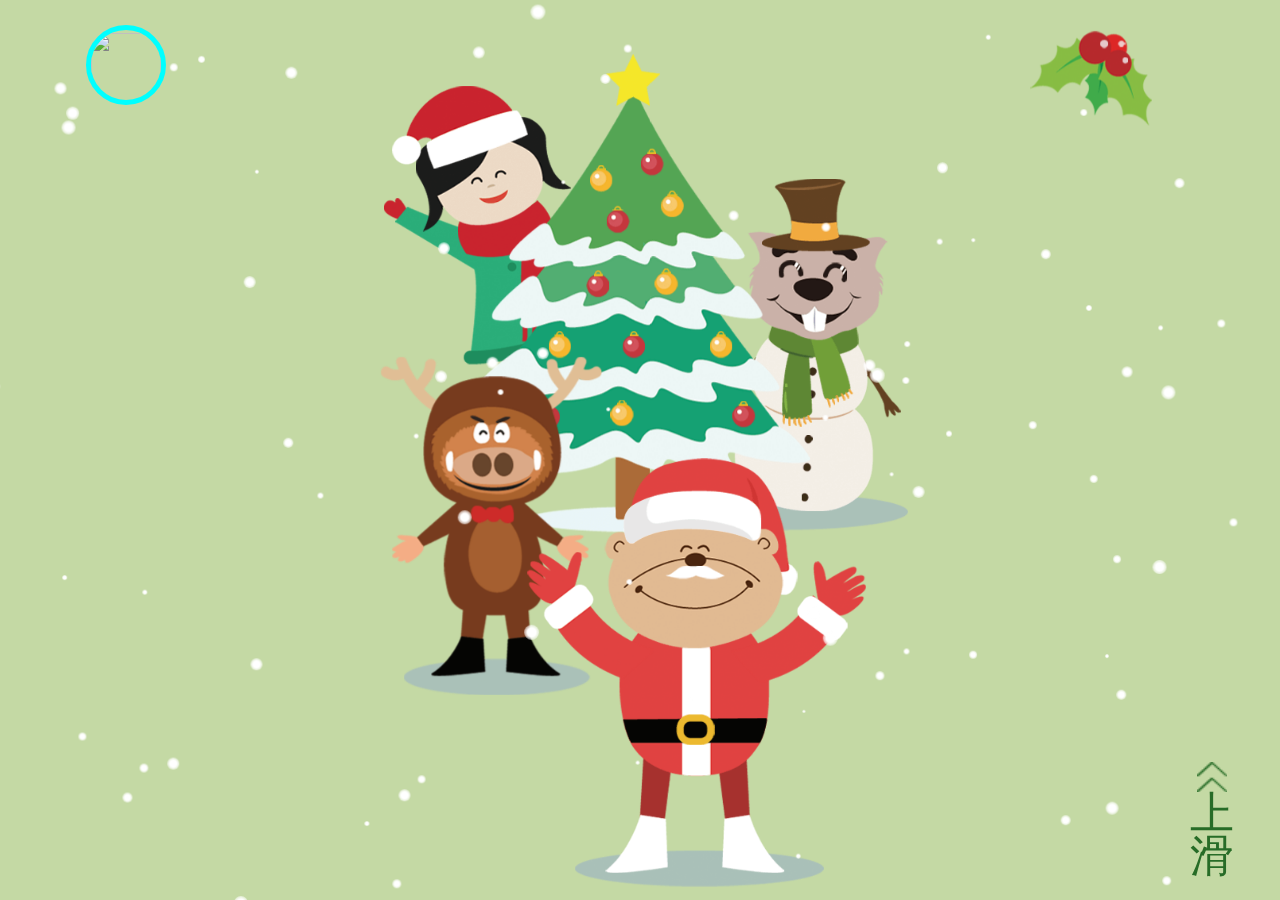
==== commit a8c0aba0: "update" ====
--- a/index.html
+++ b/index.html
@@ -95,7 +95,7 @@
 			</div>
 		</div>
 	</div>
-	<div class=tip>请使用竖屏预览！</div>
+	<div class="tip">请使用竖屏预览！</div>
 	<script src="https://res.wx.qq.com/open/js/jweixin-1.2.0.js" charset="utf-8"></script>
 	<script src="./scripts/vue.min.js" charset="utf-8"></script>
 	<script src="./scripts/clever.min.js" charset="utf-8"></script>
--- a/content/css/common.css
+++ b/content/css/common.css
@@ -1,54 +1,65 @@
-img {
-  width: 100%;
-}
-
-body {
-  overflow: hidden;
-}
-
-.upwardBox {
-  position: absolute;
-  font-size: 0.25rem;
-  color: #276c27;
-  display: flex;
-  flex-direction: column;
-  justify-content: space-between;
-  line-height: 0.24rem;
-  text-align: center;
-  animation: jump 2s linear infinite;
-}
-
-.upwardBox .upward {
-  margin-top: 0.08rem;
-  height: 30px;
-  width: 30px;
-  margin: 0 auto;
-}
-
-.ani {
-  transform: scale(3) rotate(360deg) !important;
-}
-
-@keyframes jump {
-  0% {
-    transform: translateY(-10%);
-  }
-
-  50% {
-    transform: translateY(0);
-  }
-
-  100% {
-    transform: translateY(-10%);
-  }
-}
-
-.tip {
-  position: absolute;
-  top: 50%;
-  left: 50%;
-  transform: translate(-50%, -50%);
-  color: #fff;
-  font-size: 30px;
-  display: none;
-}
+img {
+	width: 100%;
+}
+
+.upwardBox {
+	position: absolute;
+	font-size: 0.25rem;
+	color: #276c27;
+	display: flex;
+	flex-direction: column;
+	justify-content: space-between;
+	line-height: 0.24rem;
+	text-align: center;
+	-webkit-animation: jump 2s linear infinite;
+	animation: jump 2s linear infinite;
+}
+
+.upwardBox .upward {
+	margin-top: 0.08rem;
+	width: 30px !important;
+	height: 30px !important;
+	margin: 0 auto;
+}
+
+.ani {
+	transform: scale(3) rotate(360deg) !important;
+}
+
+@-webkit-keyframes jump {
+	0% {
+		transform: translateY(-10%);
+	}
+
+	50% {
+		transform: translateY(0);
+	}
+
+	100% {
+		transform: translateY(-10%);
+	}
+}
+
+@keyframes jump {
+	0% {
+		transform: translateY(-10%);
+	}
+
+	50% {
+		transform: translateY(0);
+	}
+
+	100% {
+		transform: translateY(-10%);
+	}
+}
+
+.tip {
+	position: absolute;
+	top: 50%;
+	left: 50%;
+	transform: translate(-50%, -50%);
+	color: #fff;
+	font-size: 30px;
+	display: none;
+}--- a/content/css/first.css
+++ b/content/css/first.css
@@ -253,12 +253,20 @@
 	position: absolute;
 	display: block;
 	position: absolute;
+	-webkit-border-radius: 50%;
+	-moz-border-radius: 50%;
 	border-radius: 50%;
+	-webkit-transform: translateZ(0);
+	-moz-transform: translateZ(0);
+	-ms-transform: translateZ(0);
+	-o-transform: translateZ(0);
 	transform: translateZ(0);
 	-webkit-user-select: none;
 	-moz-user-select: none;
-	-ms-user-select: none;
 	user-select: none;
+	background-image: -webkit-radial-gradient(center, circle farthest-corner, white 40%, rgba(255, 255, 255, 0) 100%);
+	background-image: -moz-radial-gradient(center, circle farthest-corner, white 40%, rgba(255, 255, 255, 0) 100%);
+	background-image: -ms-radial-gradient(center, circle farthest-corner, white 40%, rgba(255, 255, 255, 0) 100%);
 	background-image: radial-gradient(center, circle farthest-corner, white 40%, rgba(255, 255, 255, 0) 100%);
 }
 
@@ -266,6 +274,4 @@
 	position: absolute;
 	width: 100%;
 	height: 100%;
-}
-
-/*# sourceMappingURL=first.css.map */+}--- a/content/css/second.css
+++ b/content/css/second.css
@@ -261,6 +261,4 @@
 	100% {
 		opacity: 0;
 	}
-}
-
-/*# sourceMappingURL=second.css.map */+}--- a/content/css/style.css
+++ b/content/css/style.css
@@ -1,176 +1,213 @@
-*{
-margin:0;
-padding:0;
-}
-html,body{
-overflow:hidden;
-height:100%;
-	background-color: #fefefe;
-	font-family: Helvetica, sans-serif;
-	font-size: 16px;
-	color:#fff;
-}
-
-#cubeTransition{
-	position: relative;
-	width: 100%;
-	height: 100%;
-	-webkit-perspective: 1200px;
-	-moz-perspective: 1200px;
-	perspective: 1200px;
-}
-
-#cubeTransition>div{
-	min-height: 100%;
-	width: 100%;
-	position: absolute;
-	top: 0;
-	left: 0;
-	backface-visibility: hidden;
-	transform: translate3d(0, 0, 0);
-	transform-style: preserve-3d;
-  font-size: 5em;
-  color: #fff;
-	display:none;
-}
-
-#cubeTransition h2 {
-	position: relative;
-	top: 200px;
-	margin: 0;
-	font-size: 1.5em;
-	text-align: center;
-    text-shadow: 1px 1px 0px rgba( 0, 0, 0, 0.1 );
-}
-
-
-/* .page1{
-background:#89b32f;
-}
-
-.page2{
-background:#dc6c5f;
-} */
-.page3{
-background:#64b9d2;
-}
-.page4{
-background:green;
-}
-
-.top{z-index:9999}
-
-.rotateCubeTopOut {
-	transform-origin: 50% 100%;
-	animation: rotateCubeTopOut .6s both ease-in;
-}
-.rotateCubeTopIn {
-	transform-origin: 50% 0%;
-	animation: rotateCubeTopIn .6s both ease-in;
-}
-
-.rotateCubeBottomOut {
-	transform-origin: 50% 0%;
-	animation: rotateCubeBottomOut .6s both ease-in;
-}
-.rotateCubeBottomIn {
-	transform-origin: 50% 100%;
-	animation: rotateCubeBottomIn .6s both ease-in;
-}
-
-
-@keyframes rotateCubeTopOut {
-	50% { animation-timing-function: ease-out; transform: translateY(-50%) translateZ(-200px) rotateX(45deg); }
-	100% { opacity: .3; transform: translateY(-100%) rotateX(90deg); }
-}
-
-@keyframes rotateCubeTopIn {
-	0% { opacity: .3; transform: translateY(100%) rotateX(-90deg); }
-	50% { animation-timing-function: ease-out; transform: translateY(50%) translateZ(-200px) rotateX(-45deg); }
-}
-
-
-@keyframes rotateCubeBottomOut {
-	50% { animation-timing-function: ease-out; transform: translateY(50%) translateZ(-200px) rotateX(-45deg); }
-	100% { opacity: .3; transform: translateY(100%) rotateX(-90deg); }
-}
-
-@keyframes rotateCubeBottomIn {
-	0% { opacity: .3; transform: translateY(-100%) rotateX(90deg); }
-	50% { animation-timing-function: ease-out; transform: translateY(-50%) translateZ(-200px) rotateX(45deg); }
-}
-
-
-
-
-#bullets {
-	position: absolute;
-	width: 100%;
-	bottom: 20px;
-	padding: 0;
-	margin: 0;
-	text-align: center;
-}
-
-	#bullets li {
-		display: inline-block;
-		width: 20px;
-		height: 20px;
-		border-radius: 50%;
-		margin: 0 3px;
-
-		background: rgba( 255, 255, 255, 0.5 );
-		box-shadow: 0px 0px 4px rgba( 0, 0, 0, 0.2 );
-		cursor: pointer;
-
-		-webkit-tap-highlight-color: rgba( 0, 0, 0, 0 );
-	}
-
-		#bullets li:hover {
-			background: rgba( 255, 255, 255, 0.8 );
-		}
-
-		#bullets li.active {
-			cursor: default;
-			background: #fff;
-		}
-.credit {
-    position: absolute;
-    bottom: 24px;
-    right: 24px;
-    margin: 0;
-    z-index: 1;
-    font-size: 0.9em;
-}
-
-.credit a {
-	color: #fff;
-	font-weight: bold;
-	text-decoration: none;
-}
-
-
-@media screen and (max-width: 500px) {
-	body {
-		font-size: 10px;
-	}
-
-	#cubeTransition h2 {
-		font-size: 1em;
-	}
-
-	.bullets li {
-		margin: 0 6px;
-	}
-
-	.credit {
-		bottom: initial;
-		top: 10px;
-		right: 10px;
-	}
-
-	.share,
-	.github-ribbon {
-		display: none;
-	}
-}
+* {
+	margin: 0;
+	padding: 0;
+	touch-action: none;
+}
+
+html,
+body {
+	overflow: hidden;
+	height: 100%;
+	background-color: #fefefe;
+	font-family: Helvetica, sans-serif;
+	font-size: 16px;
+	color: #fff;
+}
+
+#cubeTransition {
+	position: relative;
+	width: 100%;
+	height: 100%;
+	-webkit-perspective: 1200px;
+	-moz-perspective: 1200px;
+	perspective: 1200px;
+}
+
+#cubeTransition>div {
+	min-height: 100%;
+	width: 100%;
+	position: absolute;
+	top: 0;
+	left: 0;
+	backface-visibility: hidden;
+	transform: translate3d(0, 0, 0);
+	transform-style: preserve-3d;
+	font-size: 5em;
+	color: #fff;
+	display: none;
+}
+
+#cubeTransition h2 {
+	position: relative;
+	top: 200px;
+	margin: 0;
+	font-size: 1.5em;
+	text-align: center;
+	text-shadow: 1px 1px 0px rgba(0, 0, 0, 0.1);
+}
+
+
+/* .page1{
+background:#89b32f;
+}
+
+.page2{
+background:#dc6c5f;
+} */
+.page3 {
+	background: #64b9d2;
+}
+
+.page4 {
+	background: green;
+}
+
+.top {
+	z-index: 9999
+}
+
+.rotateCubeTopOut {
+	transform-origin: 50% 100%;
+	animation: rotateCubeTopOut .6s both ease-in;
+}
+
+.rotateCubeTopIn {
+	transform-origin: 50% 0%;
+	animation: rotateCubeTopIn .6s both ease-in;
+}
+
+.rotateCubeBottomOut {
+	transform-origin: 50% 0%;
+	animation: rotateCubeBottomOut .6s both ease-in;
+}
+
+.rotateCubeBottomIn {
+	transform-origin: 50% 100%;
+	animation: rotateCubeBottomIn .6s both ease-in;
+}
+
+
+@keyframes rotateCubeTopOut {
+	50% {
+		animation-timing-function: ease-out;
+		transform: translateY(-50%) translateZ(-200px) rotateX(45deg);
+	}
+
+	100% {
+		opacity: .3;
+		transform: translateY(-100%) rotateX(90deg);
+	}
+}
+
+@keyframes rotateCubeTopIn {
+	0% {
+		opacity: .3;
+		transform: translateY(100%) rotateX(-90deg);
+	}
+
+	50% {
+		animation-timing-function: ease-out;
+		transform: translateY(50%) translateZ(-200px) rotateX(-45deg);
+	}
+}
+
+
+@keyframes rotateCubeBottomOut {
+	50% {
+		animation-timing-function: ease-out;
+		transform: translateY(50%) translateZ(-200px) rotateX(-45deg);
+	}
+
+	100% {
+		opacity: .3;
+		transform: translateY(100%) rotateX(-90deg);
+	}
+}
+
+@keyframes rotateCubeBottomIn {
+	0% {
+		opacity: .3;
+		transform: translateY(-100%) rotateX(90deg);
+	}
+
+	50% {
+		animation-timing-function: ease-out;
+		transform: translateY(-50%) translateZ(-200px) rotateX(45deg);
+	}
+}
+
+
+
+
+#bullets {
+	position: absolute;
+	width: 100%;
+	bottom: 20px;
+	padding: 0;
+	margin: 0;
+	text-align: center;
+}
+
+#bullets li {
+	display: inline-block;
+	width: 20px;
+	height: 20px;
+	border-radius: 50%;
+	margin: 0 3px;
+
+	background: rgba(255, 255, 255, 0.5);
+	box-shadow: 0px 0px 4px rgba(0, 0, 0, 0.2);
+	cursor: pointer;
+
+	-webkit-tap-highlight-color: rgba(0, 0, 0, 0);
+}
+
+#bullets li:hover {
+	background: rgba(255, 255, 255, 0.8);
+}
+
+#bullets li.active {
+	cursor: default;
+	background: #fff;
+}
+
+.credit {
+	position: absolute;
+	bottom: 24px;
+	right: 24px;
+	margin: 0;
+	z-index: 1;
+	font-size: 0.9em;
+}
+
+.credit a {
+	color: #fff;
+	font-weight: bold;
+	text-decoration: none;
+}
+
+
+@media screen and (max-width: 500px) {
+	body {
+		font-size: 10px;
+	}
+
+	#cubeTransition h2 {
+		font-size: 1em;
+	}
+
+	.bullets li {
+		margin: 0 6px;
+	}
+
+	.credit {
+		bottom: initial;
+		top: 10px;
+		right: 10px;
+	}
+
+	.share,
+	.github-ribbon {
+		display: none;
+	}
+}